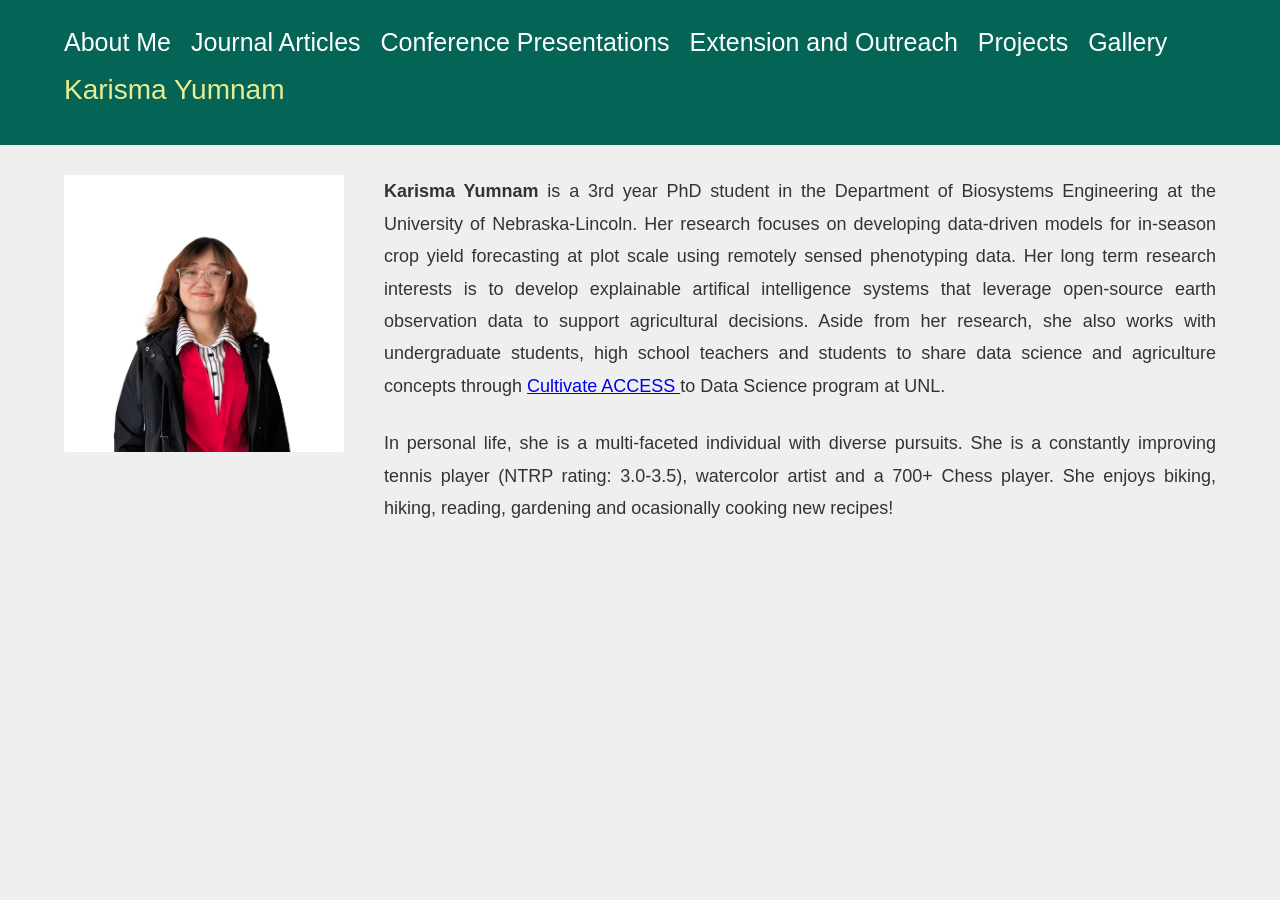
==== index.html @ 276aafe2 "Add" ====
<!DOCTYPE html>
<html lang="en">
<head>
    <meta charset="UTF-8">
    <meta name="viewport" content="width=device-width, initial-scale=1.0">
    <title>About Karisma Yumnam</title>
    <link rel="stylesheet" href="/assets/css/style.css">
</head>

<body>

<header>
    <div class="container">
        <div id="navbar"></div>
        <h1>Karisma Yumnam</h1>
    </div>
</header>

<script src="/assets/js/navbar.js"></script>


<section class="about-section">
    <div class="about-content">

        <div class="profile-image">
            <img src="images/KY_pic.jpg" alt="Profile">
        </div>

        <div class="bio">

            <p style="text-align: justify;">
                <strong>Karisma Yumnam</strong> is a 3rd year PhD student in the Department of Biosystems Engineering
                at the University of Nebraska-Lincoln. Her research focuses on developing data-driven models for in-season
                crop yield forecasting at plot scale using remotely sensed phenotyping data. Her long term research interests is to develop 
                explainable artifical intelligence systems that leverage open-source earth observation data to support agricultural decisions. 
                Aside from her research, she also
                works with undergraduate students, high school teachers and students to share data science and agriculture concepts through
                <a href="https://cultivate.unl.edu/">Cultivate ACCESS </a> to Data Science program at UNL.
            </p>

            <p style="text-align: justify;">
            In personal life, she is a multi-faceted individual with diverse pursuits.
            She is a constantly improving tennis player (NTRP rating: 3.0-3.5), watercolor artist and a 700+ Chess player.
            She enjoys biking, hiking, reading, gardening and ocasionally cooking new recipes!
      
            </p>


        </div>

    </div>

</section>

</body>
</html>
---- assets/css/style.css ----
* {
    margin: 0;
    padding: 0;
    box-sizing: border-box;
}

body {
    font-family: Arial, Helvetica, sans-serif;
    background: #efefef;
    color: #333;
    line-height: 1.8;
    overflow-x: hidden;
}

/* Header */

header {
    background: #046556;
    color: white;
    padding: 20px 0;
}

.container {
    width: 90%;
    max-width: 1200px;
    margin: auto;
}

header h1 {
    font-size: clamp(24px, 5vw, 28px);
    font-weight: 400;
    margin-bottom: 10px;
    color: rgb(233, 236, 145);
}

nav {
    display: flex;
    gap: 20px;
    flex-wrap: wrap;
}

nav a {
    color: white;
    text-decoration: none;
    font-size: clamp(18px, 4vw, 25px);
}

nav a:hover {
    opacity: 0.8;
}

/* About Section */

.about-section {
    width: 90%;
    max-width: 1200px;
    margin: 30px auto;
}

.section-title {
    background: #4b73c8;
    color: white;
    padding: 12px 20px;
    font-size: clamp(24px, 5vw, 32px);
    font-weight: bold;
    margin-bottom: 30px;
}

.about-content {
    display: flex;
    gap: 40px;
    align-items: flex-start;
}

.profile-image img {
    width: 280px;
    max-width: 100%;
    height: auto;
    border-radius: 2px;
}

.bio {
    flex: 1;
    font-size: clamp(16px, 3vw, 18px);
}

.bio p {
    margin-bottom: 25px;
}

.bio strong {
    font-weight: 700;
}
.two_col {
    width: 90%;
    max-width: 1200px;
    margin: 30px auto;
    display: flex;
    gap: 30px;
    align-items: center;
}

.two_col_left,
.two_col_right {
    flex: 1 1 0;
    min-width: 0;
}

/* Use this only for the image/slideshow side */
.two_col_image {
    position: relative;
    width: 100%;
    max-width: 100%;
    aspect-ratio: 6 / 5;
    overflow: hidden;
}

.two_col_image img,
.slide {
    position: absolute;
    inset: 0;
    width: 100%;
    height: 100%;
    object-fit: contain;
    opacity: 0;
    display: block;
    transition: opacity 1s ease-in-out;
}

.slide.active {
    opacity: 1;
}

/* Text side */
.two_col_text {
    width: 100%;
    max-width: 100%;
}

/* Mobile */
@media (max-width: 768px) {
    .two_col {
        width: 92%;
        flex-direction: column;
        gap: 25px;
    }

    .two_col_left,
    .two_col_right,
    .two_col_image,
    .two_col_text {
        width: 100%;
        max-width: 100%;
    }
}
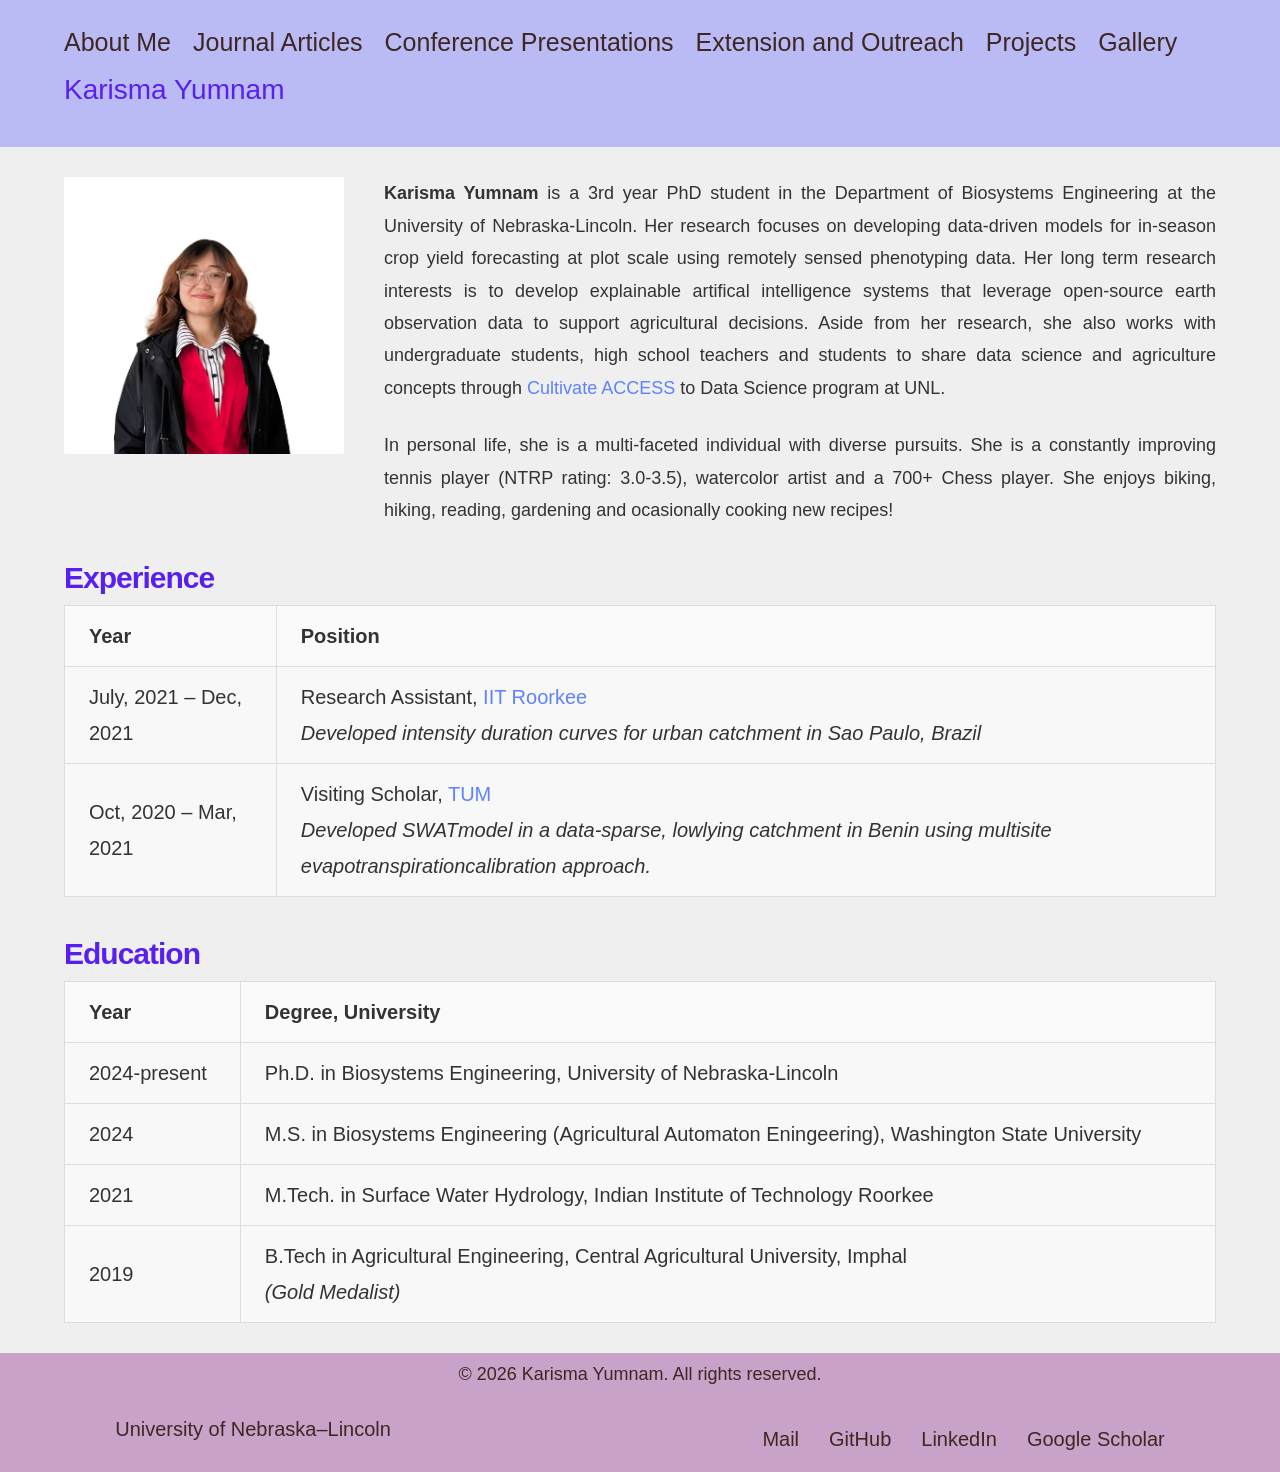
==== commit 5064b328: "Add" ====
--- a/index.html
+++ b/index.html
@@ -50,7 +50,78 @@
 
     </div>
 
+    <section>
+        <h1 class="page-title">Experience</h1>
+
+        <div class="table-wrapper">
+            <table>
+                <thead>
+                    <tr>
+                        <th>Year</th>
+                        <th>Position</th>
+
+                    </tr>
+                </thead>
+                <tbody>
+                    <tr>
+                        <td>July, 2021 – Dec, 2021</td>
+                        <td>Research Assistant, <a href="https://iitr.ac.in/">IIT Roorkee</a>
+                            <br><i>Developed intensity duration curves for urban catchment in Sao Paulo, Brazil</i> 
+</i>
+                        </td>
+                    </tr>
+                    <tr>
+                        <td>Oct, 2020 – Mar, 2021</td>
+                        <td>Visiting Scholar,
+                        <a href="https://www.cee.ed.tum.de/en/hydrologie/home/"> TUM</a>
+                    <br><i>Developed SWATmodel in a data-sparse, lowlying catchment in Benin using multisite evapotranspirationcalibration approach.</i></td>
+                    </tr>
+
+                </tbody>
+            </table>
+        </div>
+    </section>
+
+    <section>
+        <h1 class="page-title">Education</h1>
+
+        <div class="table-wrapper">
+            <table>
+                <thead>
+                    <tr>
+                        <th>Year</th>
+                        <th>Degree, University</th>
+                    </tr>
+                </thead>
+                <tbody>
+                    <tr>
+                        <td>2024-present</td>
+                        <td>Ph.D. in Biosystems Engineering, University of Nebraska-Lincoln</td>
+                    </tr>
+                    <tr>
+                        <td>2024</td>
+                        <td>M.S. in Biosystems Engineering (Agricultural Automaton Eningeering), Washington State University</td>
+                    </tr>
+                     <tr>
+                        <td>2021</td>
+                        <td>M.Tech. in Surface Water Hydrology, Indian Institute of Technology Roorkee</td>
+                    </tr>
+                    <tr>
+                        <td>2019</td>
+                        <td>B.Tech in Agricultural Engineering, Central Agricultural University, Imphal
+                        <br> <i>(Gold Medalist)</i>
+                        </td>
+                    </tr>
+                </tbody>
+            </table>
+        </div>
+    </section>
+
+
+
+
 </section>
-
+<div id="footer"></div>
+<script src="/assets/js/footer.js"></script>
 </body>
 </html>
--- a/assets/css/style.css
+++ b/assets/css/style.css
@@ -12,12 +12,26 @@
     overflow-x: hidden;
 }
 
+img {
+    max-width: 100%;
+    height: auto;
+    display: block;
+}
+
 /* Header */
+/* #C8A2C8; */
 
 header {
-    background: #046556;
-    color: white;
+    background: #babaf4; 
+    color: #3E2723;
     padding: 20px 0;
+}
+
+header h1 {
+    font-size: clamp(24px, 6vw, 28px);
+    font-weight: 400;
+    margin-bottom: 12px;
+    color: rgb(87, 32, 240);
 }
 
 .container {
@@ -26,23 +40,32 @@
     margin: auto;
 }
 
-header h1 {
-    font-size: clamp(24px, 5vw, 28px);
-    font-weight: 400;
-    margin-bottom: 10px;
-    color: rgb(233, 236, 145);
+
+
+.cyan_container {
+    background: rgba(123, 241, 243, 0.529);
+    padding: 5px;
+    border-radius: 4px;
+    width: 100%;
+}
+
+.t1 {
+    text-align: center;
+    font-size: 24px;
+    font-weight: 800;
+    color: rgb(87, 32, 240);
 }
 
 nav {
     display: flex;
-    gap: 20px;
+    gap: 14px 22px;
     flex-wrap: wrap;
 }
 
 nav a {
-    color: white;
+    color: #3E2723;
     text-decoration: none;
-    font-size: clamp(18px, 4vw, 25px);
+    font-size: clamp(17px, 4vw, 25px);
 }
 
 nav a:hover {
@@ -61,7 +84,7 @@
     background: #4b73c8;
     color: white;
     padding: 12px 20px;
-    font-size: clamp(24px, 5vw, 32px);
+    font-size: clamp(24px, 6vw, 32px);
     font-weight: bold;
     margin-bottom: 30px;
 }
@@ -72,6 +95,11 @@
     align-items: flex-start;
 }
 
+.profile-image {
+    flex: 0 0 280px;
+    max-width: 100%;
+}
+
 .profile-image img {
     width: 280px;
     max-width: 100%;
@@ -81,6 +109,7 @@
 
 .bio {
     flex: 1;
+    min-width: 0;
     font-size: clamp(16px, 3vw, 18px);
 }
 
@@ -91,8 +120,11 @@
 .bio strong {
     font-weight: 700;
 }
+
+/* Two-column section */
+
 .two_col {
-    width: 90%;
+    width: 100%;
     max-width: 1200px;
     margin: 30px auto;
     display: flex;
@@ -104,45 +136,117 @@
 .two_col_right {
     flex: 1 1 0;
     min-width: 0;
-}
-
-/* Use this only for the image/slideshow side */
+    max-width: 100%;
+}
+
+/* Image/slideshow side */
+
 .two_col_image {
     position: relative;
     width: 100%;
     max-width: 100%;
-    aspect-ratio: 6 / 5;
+    aspect-ratio: 4 / 3;
     overflow: hidden;
 }
 
-.two_col_image img,
-.slide {
+/* Normal image should show */
+
+.two_col_image img {
+    width: 100%;
+    height: 100%;
+    object-fit: contain;
+    display: block;
+}
+
+/* Slideshow images */
+
+.two_col_image .slide {
     position: absolute;
     inset: 0;
     width: 100%;
     height: 100%;
     object-fit: contain;
     opacity: 0;
-    display: block;
     transition: opacity 1s ease-in-out;
 }
 
-.slide.active {
+.two_col_image .slide.active {
     opacity: 1;
 }
 
 /* Text side */
+
 .two_col_text {
     width: 100%;
     max-width: 100%;
+    font-size: clamp(16px, 3vw, 18px);
+}
+
+p {
+    font-size: clamp(16px, 3vw, 18px);
+    margin-bottom: 20px;
+}
+
+.pdf-viewer {
+    width: 100%;
+    max-width: 1000px;
+    margin: 30px auto;
+}
+
+.pdf-viewer iframe {
+    width: 100%;
+    height: 60vh;
+    border: none;
+}
+
+/* Tablet */
+
+@media (max-width: 900px) {
+    .about-content {
+        gap: 25px;
+    }
+
+    .two_col {
+        gap: 25px;
+    }
 }
 
 /* Mobile */
+
 @media (max-width: 768px) {
+    header {
+        padding: 18px 0;
+    }
+
+    .container,
+    .about-section,
     .two_col {
         width: 92%;
+    }
+
+    nav {
+        gap: 10px 18px;
+    }
+
+    .about-content {
         flex-direction: column;
         gap: 25px;
+    }
+
+    .profile-image {
+        flex: none;
+        width: 100%;
+    }
+
+    .profile-image img {
+        width: 100%;
+        max-width: 320px;
+    }
+
+    .two_col {
+        flex-direction: column;
+        gap: 25px;
+        align-items: stretch;
     }
 
     .two_col_left,
@@ -151,5 +255,207 @@
     .two_col_text {
         width: 100%;
         max-width: 100%;
+        min-width: 0;
+    }
+
+    .two_col_left,
+    .two_col_right {
+        flex: none;
+    }
+
+    .two_col_image {
+        display: block;
+        position: relative;
+        aspect-ratio: 4 / 3;
+        min-height: 220px;
+        overflow: hidden;
+    }
+
+    .two_col_image img,
+    .two_col_image .slide {
+        width: 100%;
+        height: 100%;
+        object-fit: contain;
+    }
+}
+
+/* Small phones */
+
+@media (max-width: 480px) {
+    body {
+        line-height: 1.7;
+    }
+
+    header h1 {
+        margin-bottom: 14px;
+    }
+
+    nav {
+        flex-direction: column;
+        gap: 8px;
+    }
+
+    nav a {
+        font-size: 18px;
+    }
+
+    .section-title {
+        padding: 10px 15px;
+        margin-bottom: 22px;
+    }
+
+    .bio p {
+        margin-bottom: 18px;
+    }
+
+    .two_col {
+        margin: 22px auto;
+    }
+
+    .two_col_image {
+        aspect-ratio: 4 / 3;
+        min-height: 200px;
+    }
+}
+
+/* Table CSS */
+
+.page-container {
+    width: 82%;
+    max-width: 1200px;
+    margin: 0 auto;
+    padding: 30px 0 55px;
+}
+
+.page-title {
+    font-size: clamp(20px, 3vw, 30px);
+    color: rgb(87, 32, 240);
+    font-weight: 800;
+    margin: 0;
+    letter-spacing: -1px;
+}
+
+section {
+    margin-bottom: 30px;
+}
+
+.table-wrapper {
+    width: 100%;
+    overflow-x: auto;
+}
+
+table {
+    width: 100%;
+    border-collapse: collapse;
+    background: #f8f8f8;
+    font-size: clamp(10px, 2.5vw, 20px);
+}
+
+th,
+td {
+    border: 1px solid #ddd;
+    padding: 12px 24px;
+    text-align: left;
+    vertical-align: middle;
+}
+
+th {
+    font-weight: 800;
+    background: #fafafa;
+}
+
+td:nth-child(3),
+th:nth-child(3) {
+    text-align: center;
+    white-space: nowrap;
+}
+
+a {
+    color: #5f82ff;
+    text-decoration: none;
+}
+
+a:hover {
+    text-decoration: underline;
+}
+
+/* Footer CSS */
+ /* #babaf4; */
+footer {
+    background: #C8A2C8; 
+    color: #3E2723;
+    padding: 5px 0;
+}
+
+.footer-container {
+    width: 82%;
+    max-width: 1200px;
+    margin: auto;
+    display: flex;
+    justify-content: space-between;
+    align-items: center;
+    gap: 5px;
+}
+
+.footer-container p {
+    font-size: clamp(10px, 3vw, 20px);
+}
+
+.footer-links {
+    display: flex;
+    gap: 30px;
+    flex-wrap: wrap;
+}
+
+.footer-links a {
+    color:  #3E2723;
+    font-size: clamp(10px, 3vw, 20px);
+}
+
+/* Mobile */
+
+@media (max-width: 768px) {
+    .page-container {
+        width: 92%;
+        padding-top: 25px;
+    }
+
+    .page-title {
+        margin-bottom: 22px;
+    }
+
+    th,
+    td {
+        padding: 12px 14px;
+        font-size: 16px;
+    }
+
+    table {
+        min-width: 700px;
+    }
+
+    .footer-container {
+        width: 92%;
+        flex-direction: column;
+        align-items: flex-start;
+    }
+
+    .footer-links {
+        gap: 16px;
+    }
+}
+
+@media (max-width: 480px) {
+    table {
+        min-width: 650px;
+    }
+
+    footer {
+        padding: 32px 0;
+    }
+
+    .footer-links {
+        flex-direction: column;
+        gap: 8px;
     }
 }
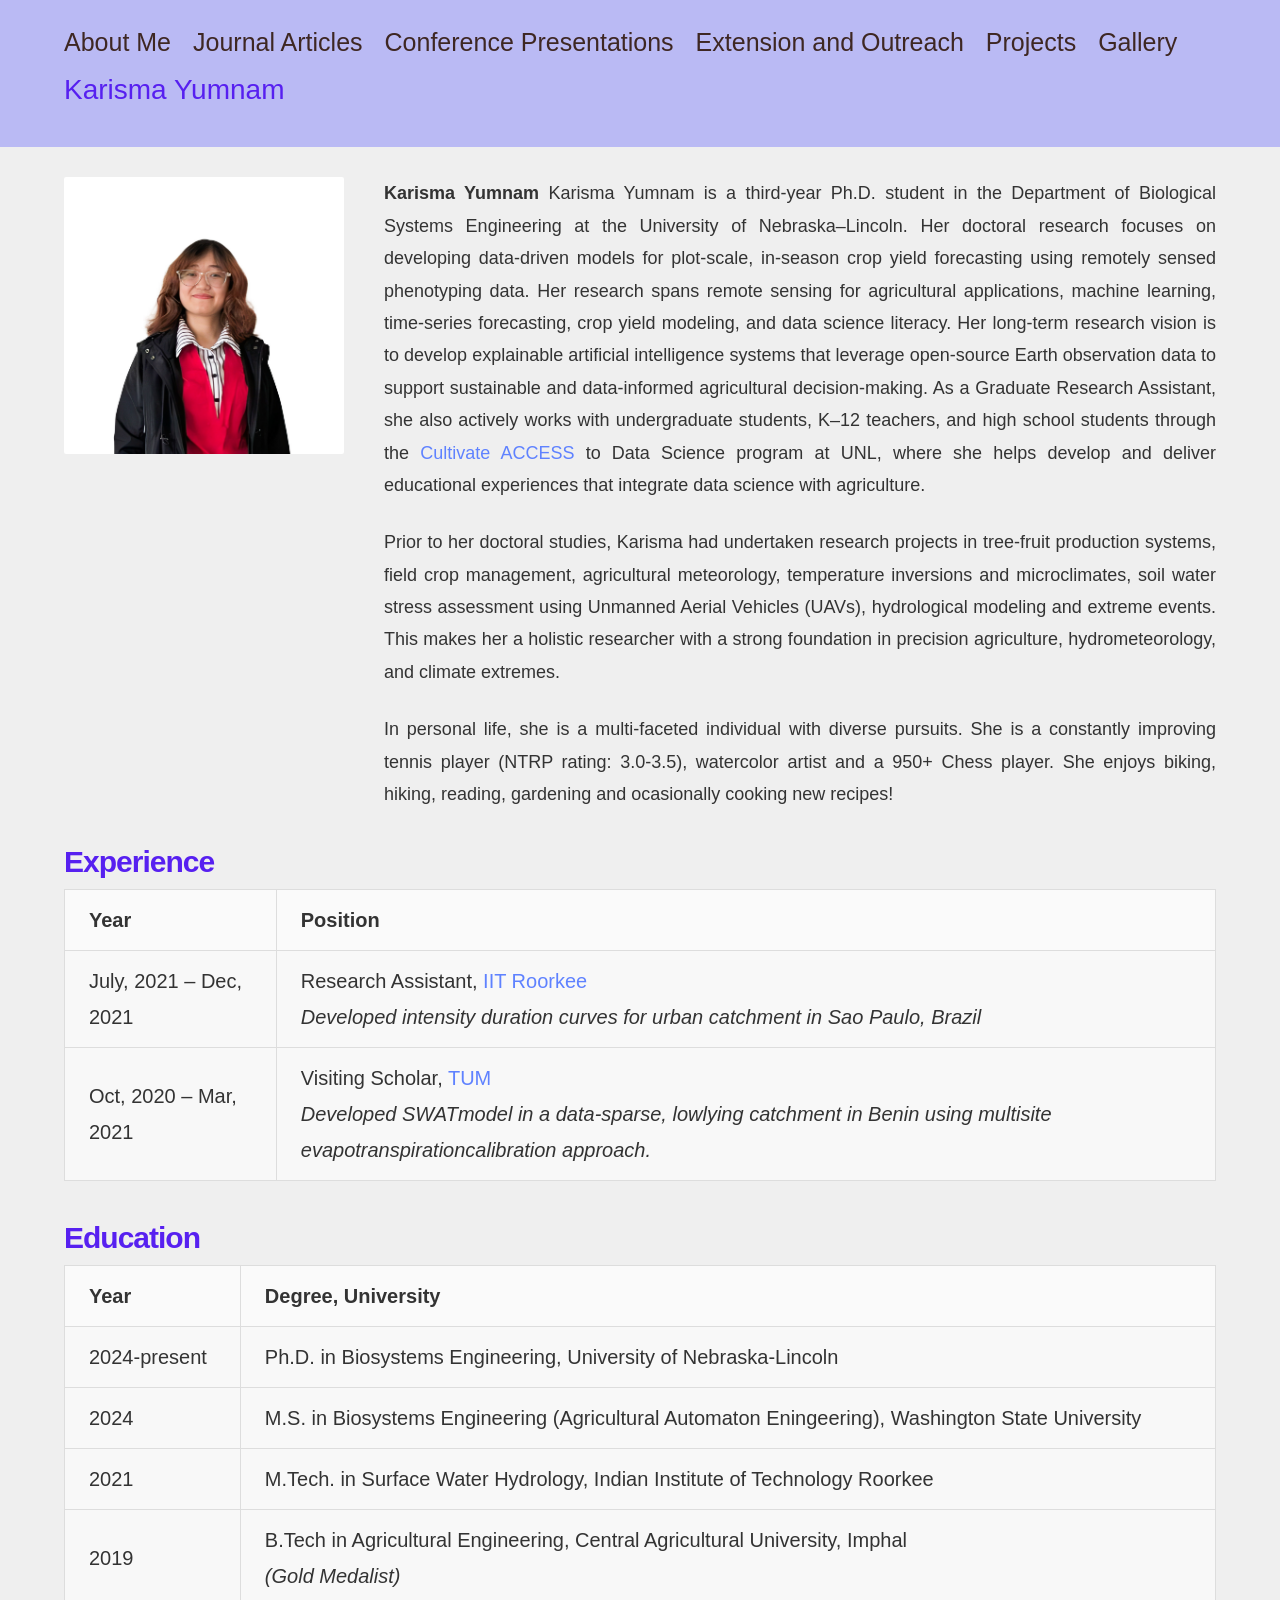
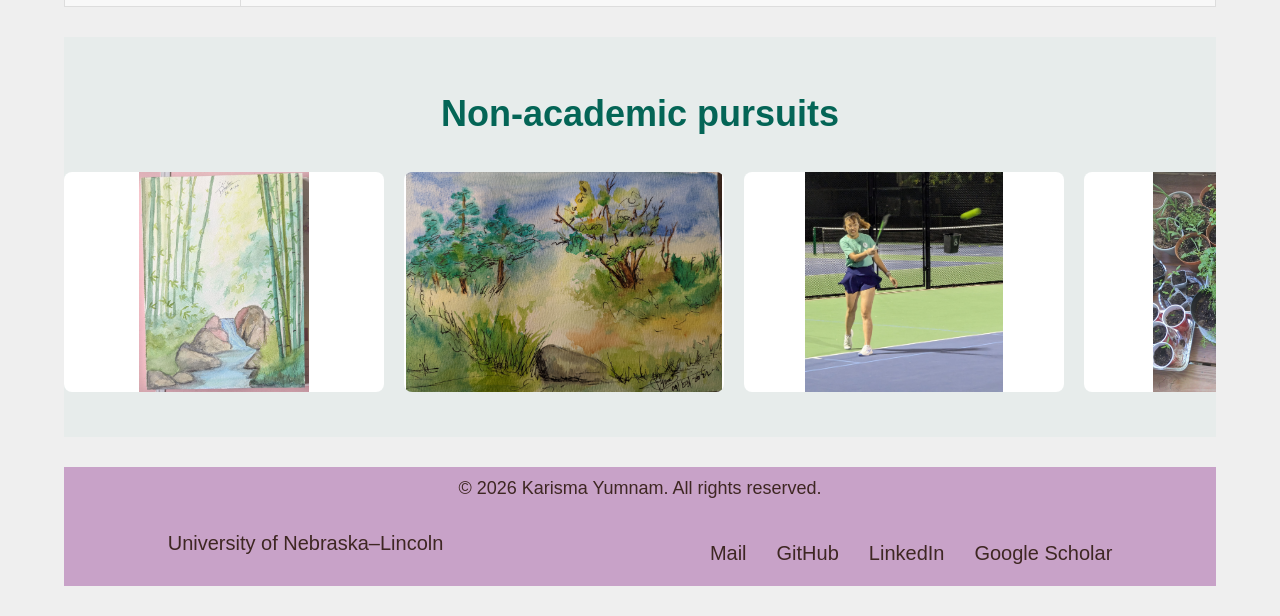
==== commit 29b4c075: "add" ====
--- a/index.html
+++ b/index.html
@@ -5,6 +5,7 @@
     <meta name="viewport" content="width=device-width, initial-scale=1.0">
     <title>About Karisma Yumnam</title>
     <link rel="stylesheet" href="/assets/css/style.css">
+    <link rel="stylesheet" href="/assets/css/gallery.css">
 </head>
 
 <body>
@@ -29,20 +30,24 @@
         <div class="bio">
 
             <p style="text-align: justify;">
-                <strong>Karisma Yumnam</strong> is a 3rd year PhD student in the Department of Biosystems Engineering
-                at the University of Nebraska-Lincoln. Her research focuses on developing data-driven models for in-season
-                crop yield forecasting at plot scale using remotely sensed phenotyping data. Her long term research interests is to develop 
-                explainable artifical intelligence systems that leverage open-source earth observation data to support agricultural decisions. 
-                Aside from her research, she also
-                works with undergraduate students, high school teachers and students to share data science and agriculture concepts through
-                <a href="https://cultivate.unl.edu/">Cultivate ACCESS </a> to Data Science program at UNL.
+                <strong>Karisma Yumnam</strong> Karisma Yumnam is a third-year Ph.D. student in the Department of Biological Systems Engineering at the University of Nebraska–Lincoln. 
+                Her doctoral research focuses on developing data-driven models for plot-scale, in-season crop yield forecasting using remotely sensed phenotyping data. Her research spans remote sensing for agricultural applications, machine learning, time-series forecasting, crop yield modeling, and data science literacy.
+                Her long-term research vision is to develop explainable artificial intelligence systems that leverage open-source Earth observation data to support sustainable and data-informed agricultural decision-making. 
+                As a Graduate Research Assistant, she also actively works with undergraduate students, K–12 teachers, and high school students through the <a href="https://cultivate.unl.edu/">Cultivate ACCESS </a> to Data Science program at UNL,
+                where she helps develop and deliver educational experiences that integrate data science with agriculture.<br>
+            </p>
+
+            <p style="text-align: justify;">
+            Prior to her doctoral studies, Karisma had undertaken research projects in
+            tree-fruit production systems, field crop management, agricultural meteorology, 
+            temperature inversions and microclimates, soil water stress assessment using Unmanned Aerial Vehicles (UAVs), 
+            hydrological modeling and extreme events. This makes her a holistic researcher with a strong foundation in precision agriculture, hydrometeorology, and climate extremes.
             </p>
 
             <p style="text-align: justify;">
             In personal life, she is a multi-faceted individual with diverse pursuits.
-            She is a constantly improving tennis player (NTRP rating: 3.0-3.5), watercolor artist and a 700+ Chess player.
+            She is a constantly improving tennis player (NTRP rating: 3.0-3.5), watercolor artist and a 950+ Chess player.
             She enjoys biking, hiking, reading, gardening and ocasionally cooking new recipes!
-      
             </p>
 
 
@@ -118,6 +123,33 @@
     </section>
 
 
+    <section class="moving-gallery">
+        <h2 class="gallery-title">Non-academic pursuits</h2>
+
+        <div class="gallery-window">
+            <div class="gallery-track">
+                <img src="images/Hobbies/Bamboo_KY.jpg" alt="Gallery photo 1">
+                <img src="images/Hobbies/scenary_KY.jpg" alt="Gallery photo 2">
+                <img src="images/Hobbies/Tennis_KY.jpg" alt="Gallery photo 3">
+                <img src="images/Hobbies/Garden_KY.jpg" alt="Gallery photo 4">
+                <img src="images/Hobbies/culinary.jpg" alt="Gallery photo 5">
+                <img src="images/Hobbies/clay_KY.jpg" alt="Gallery photo 6">
+                <img src="images/Hobbies/KY_paint.jpg" alt="Gallery photo 7">
+
+                <!-- Duplicate images for a continuous loop -->
+                <img src="images/Hobbies/Bamboo_KY.jpg" alt="" aria-hidden="true">
+                <img src="images/Hobbies/scenary_KY.jpg" alt="" aria-hidden="true">
+                <img src="images/Hobbies/Tennis_KY.jpg" alt="" aria-hidden="true">
+                <img src="images/Hobbies/Garden_KY.jpg" alt="" aria-hidden="true">
+                <img src="images/Hobbies/culinary.jpg" alt="" aria-hidden="true">
+                <img src="images/Hobbies/clay_KY.jpg" alt="" aria-hidden="true">
+                <img src="images/Hobbies/KY_paint.jpg" alt="" aria-hidden="true">
+            </div>
+        </div>
+</section>
+
+<!-- Footer loaded using JavaScript -->
+<div id="footer"></div>
 
 
 </section>
--- a/assets/css/style.css
+++ b/assets/css/style.css
@@ -55,6 +55,14 @@
     font-weight: 800;
     color: rgb(87, 32, 240);
 }
+.t2 {
+    text-align: center;
+    font-size: 22px;
+    font-weight: 400;
+    font-style: italic;
+    color: rgb(48, 2, 58);
+}
+
 
 nav {
     display: flex;
--- a/assets/css/gallery.css
+++ b/assets/css/gallery.css
@@ -0,0 +1,85 @@
+/* =========================
+   Moving Photo Gallery
+========================= */
+
+.moving-gallery {
+    width: 100%;
+    padding: 45px 0;
+    background-color: #e7eceb;
+    overflow: hidden;
+}
+
+.gallery-title {
+    margin-bottom: 25px;
+    padding: 0 5%;
+    color: #046556;
+    font-size: clamp(26px, 4vw, 36px);
+    font-weight: 700;
+    text-align: center;
+}
+
+.gallery-window {
+    width: 100%;
+    overflow: hidden;
+}
+
+.gallery-track {
+    display: flex;
+    width: max-content;
+    gap: 20px;
+    animation: move-gallery 33s linear infinite;
+}
+
+.gallery-track img {
+    width: 320px;
+    height: 220px;
+    flex-shrink: 0;
+
+    object-fit: contain;
+    background-color: #ffffff;
+
+    border-radius: 8px;
+}
+
+/* Pause movement when the user points at the gallery */
+.gallery-window:hover .gallery-track {
+    animation-play-state: paused;
+}
+
+@keyframes move-gallery {
+    from {
+        transform: translateX(0);
+    }
+
+    to {
+        transform: translateX(calc(-50% - 10px));
+    }
+}
+
+/* Mobile view */
+@media (max-width: 768px) {
+    .moving-gallery {
+        padding: 30px 0;
+    }
+
+    .gallery-track {
+        gap: 12px;
+        animation-duration: 22s;
+    }
+    .gallery-track img {
+        width: 240px;
+        height: 170px;
+        object-fit: contain;
+    }
+}
+
+/* Accessibility: disable animation when reduced motion is preferred */
+@media (prefers-reduced-motion: reduce) {
+    .gallery-track {
+        animation: none;
+    }
+
+    .gallery-window {
+        overflow-x: auto;
+    }
+}
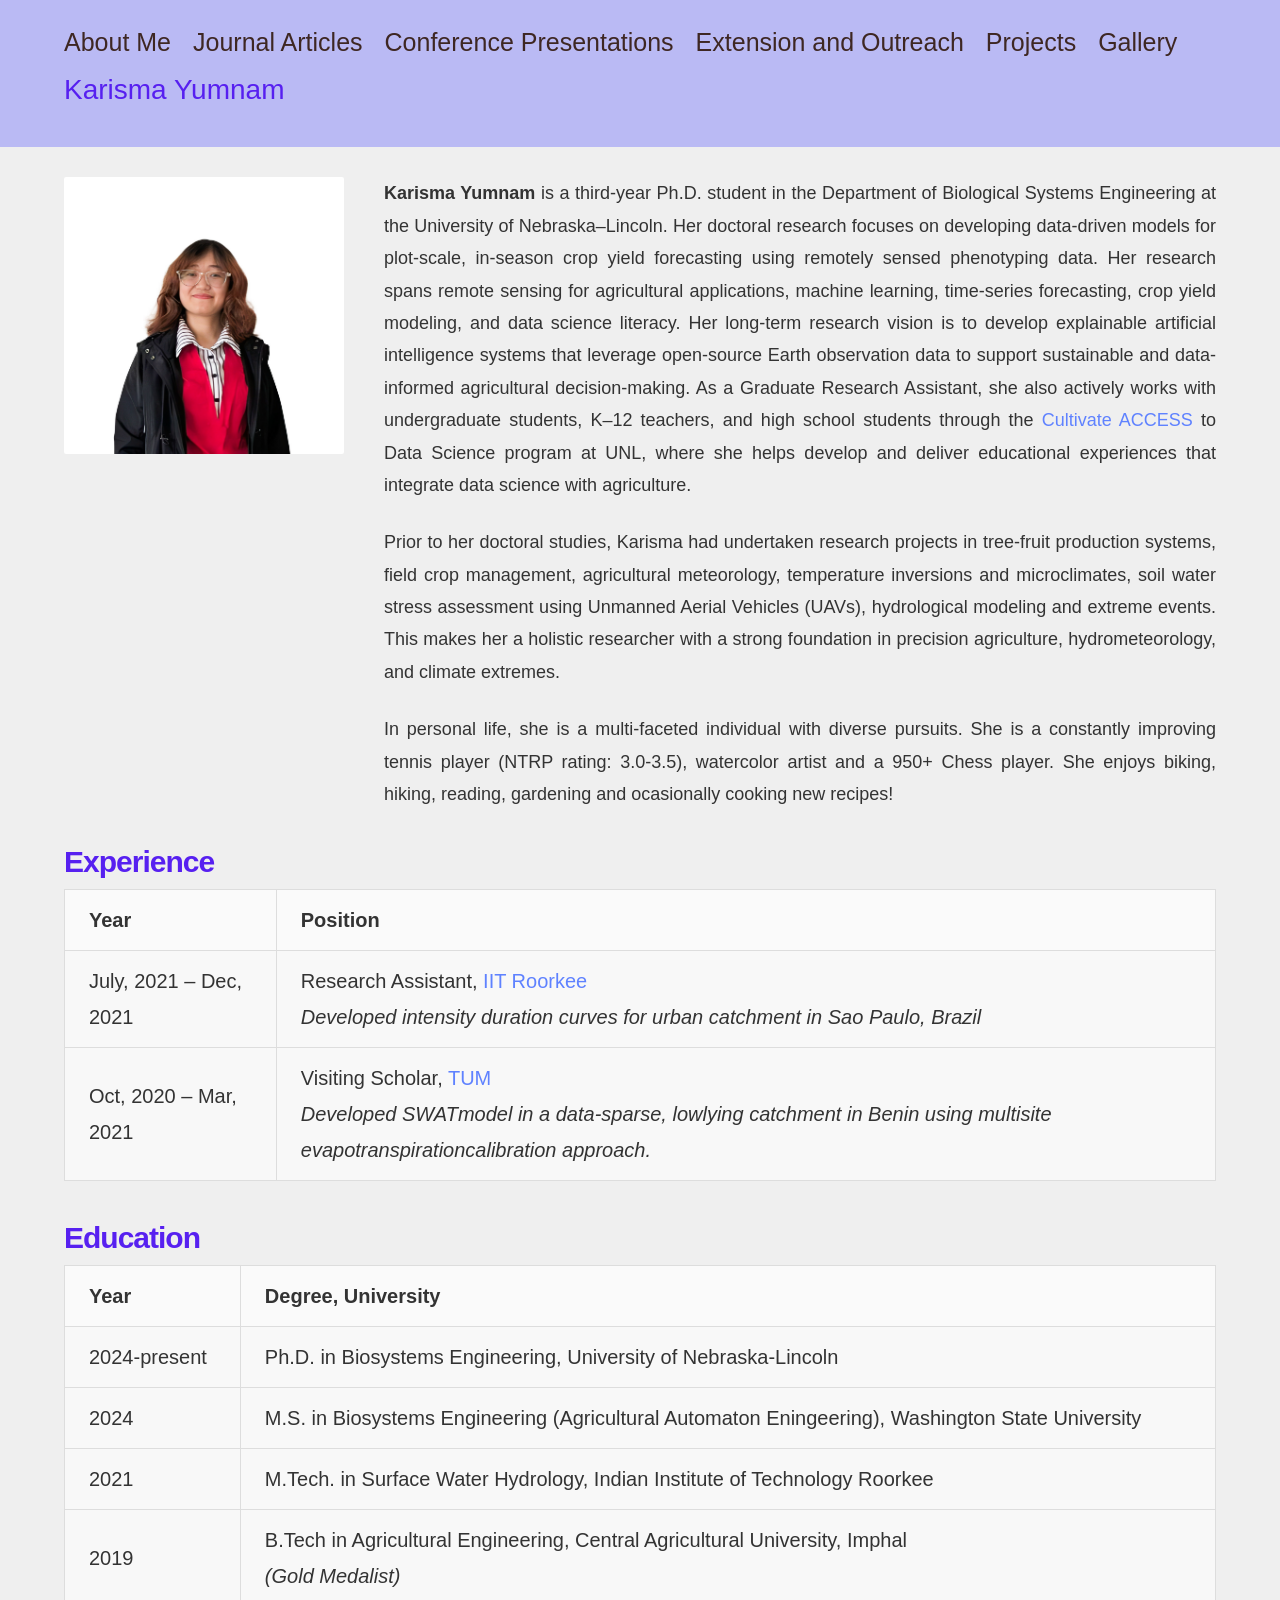
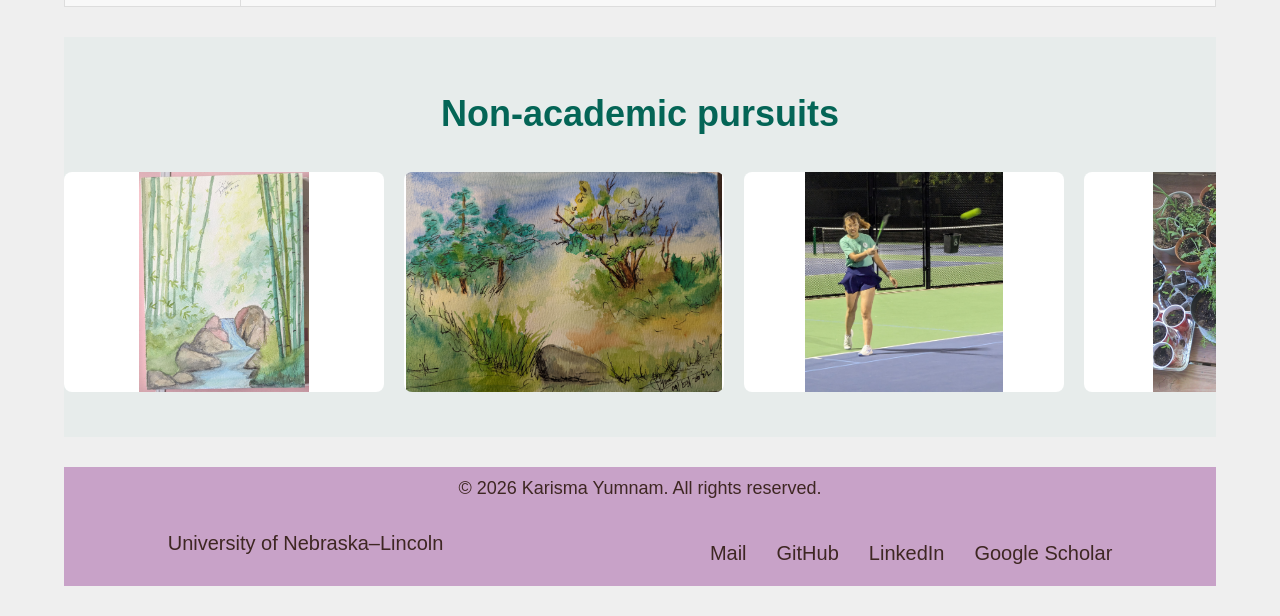
==== commit 945cccdd: "NA" ====
--- a/index.html
+++ b/index.html
@@ -30,7 +30,7 @@
         <div class="bio">
 
             <p style="text-align: justify;">
-                <strong>Karisma Yumnam</strong> Karisma Yumnam is a third-year Ph.D. student in the Department of Biological Systems Engineering at the University of Nebraska–Lincoln. 
+                <strong>Karisma Yumnam</strong> is a third-year Ph.D. student in the Department of Biological Systems Engineering at the University of Nebraska–Lincoln. 
                 Her doctoral research focuses on developing data-driven models for plot-scale, in-season crop yield forecasting using remotely sensed phenotyping data. Her research spans remote sensing for agricultural applications, machine learning, time-series forecasting, crop yield modeling, and data science literacy.
                 Her long-term research vision is to develop explainable artificial intelligence systems that leverage open-source Earth observation data to support sustainable and data-informed agricultural decision-making. 
                 As a Graduate Research Assistant, she also actively works with undergraduate students, K–12 teachers, and high school students through the <a href="https://cultivate.unl.edu/">Cultivate ACCESS </a> to Data Science program at UNL,
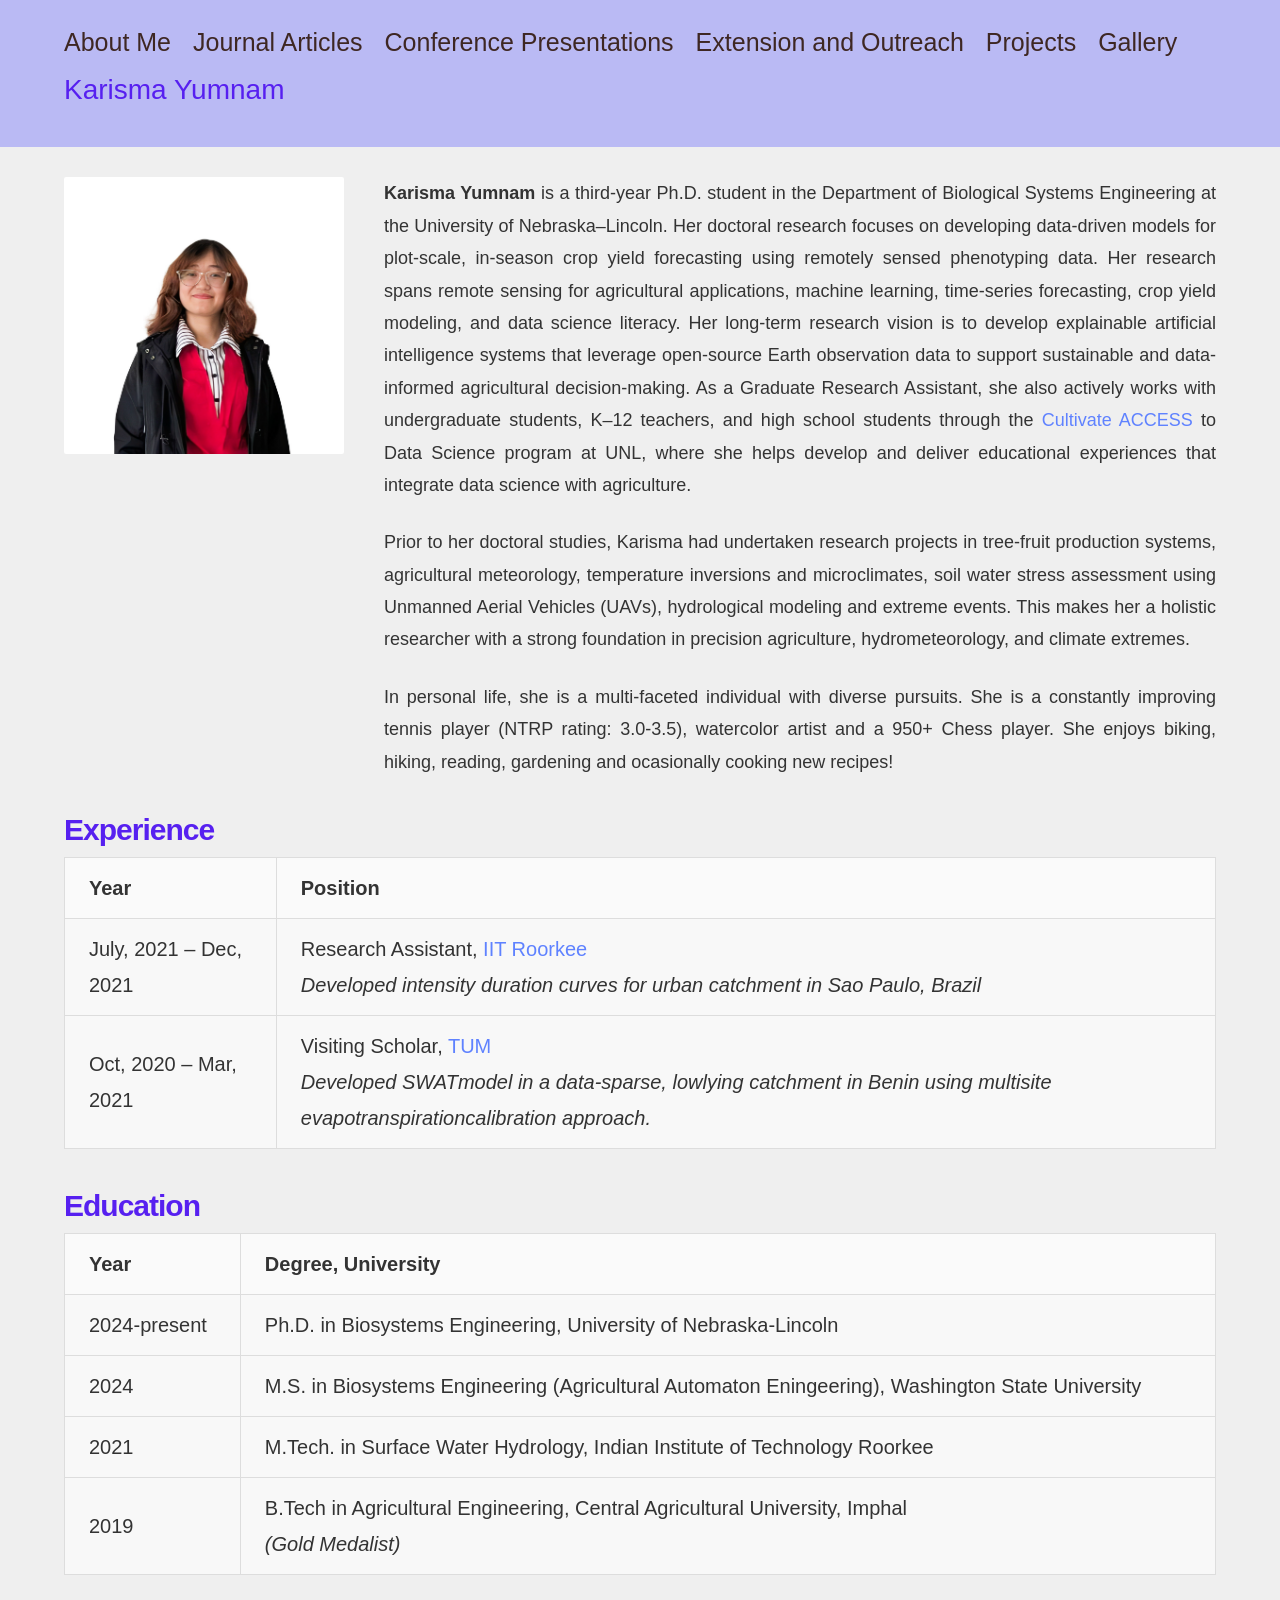
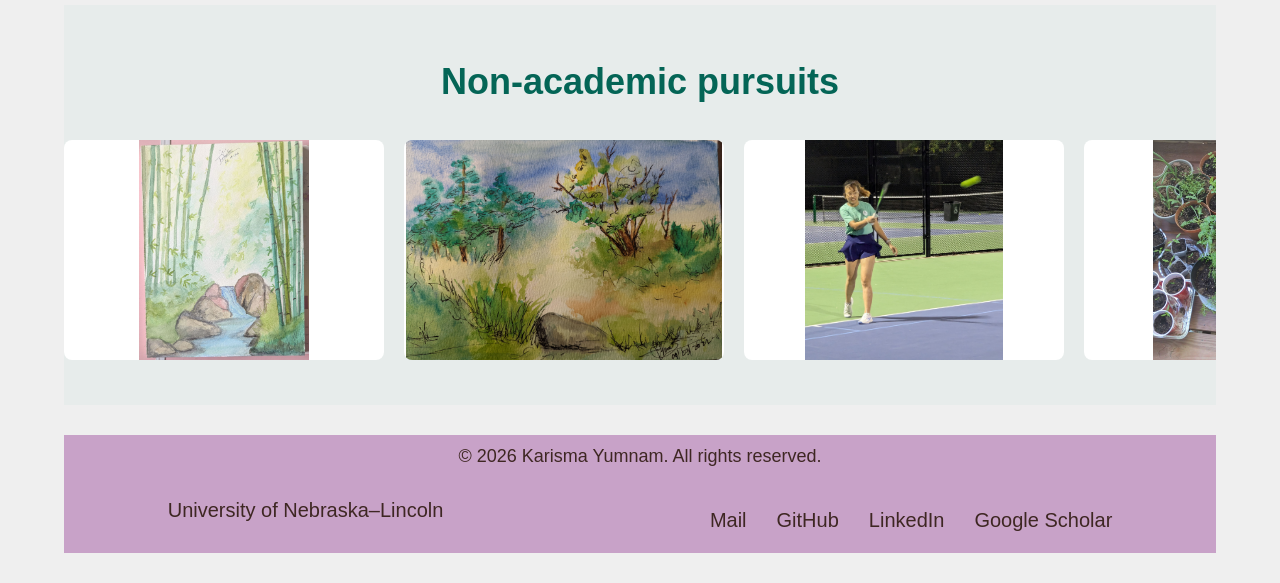
==== commit d38cea3b: "NA" ====
--- a/index.html
+++ b/index.html
@@ -39,7 +39,7 @@
 
             <p style="text-align: justify;">
             Prior to her doctoral studies, Karisma had undertaken research projects in
-            tree-fruit production systems, field crop management, agricultural meteorology, 
+            tree-fruit production systems, agricultural meteorology, 
             temperature inversions and microclimates, soil water stress assessment using Unmanned Aerial Vehicles (UAVs), 
             hydrological modeling and extreme events. This makes her a holistic researcher with a strong foundation in precision agriculture, hydrometeorology, and climate extremes.
             </p>
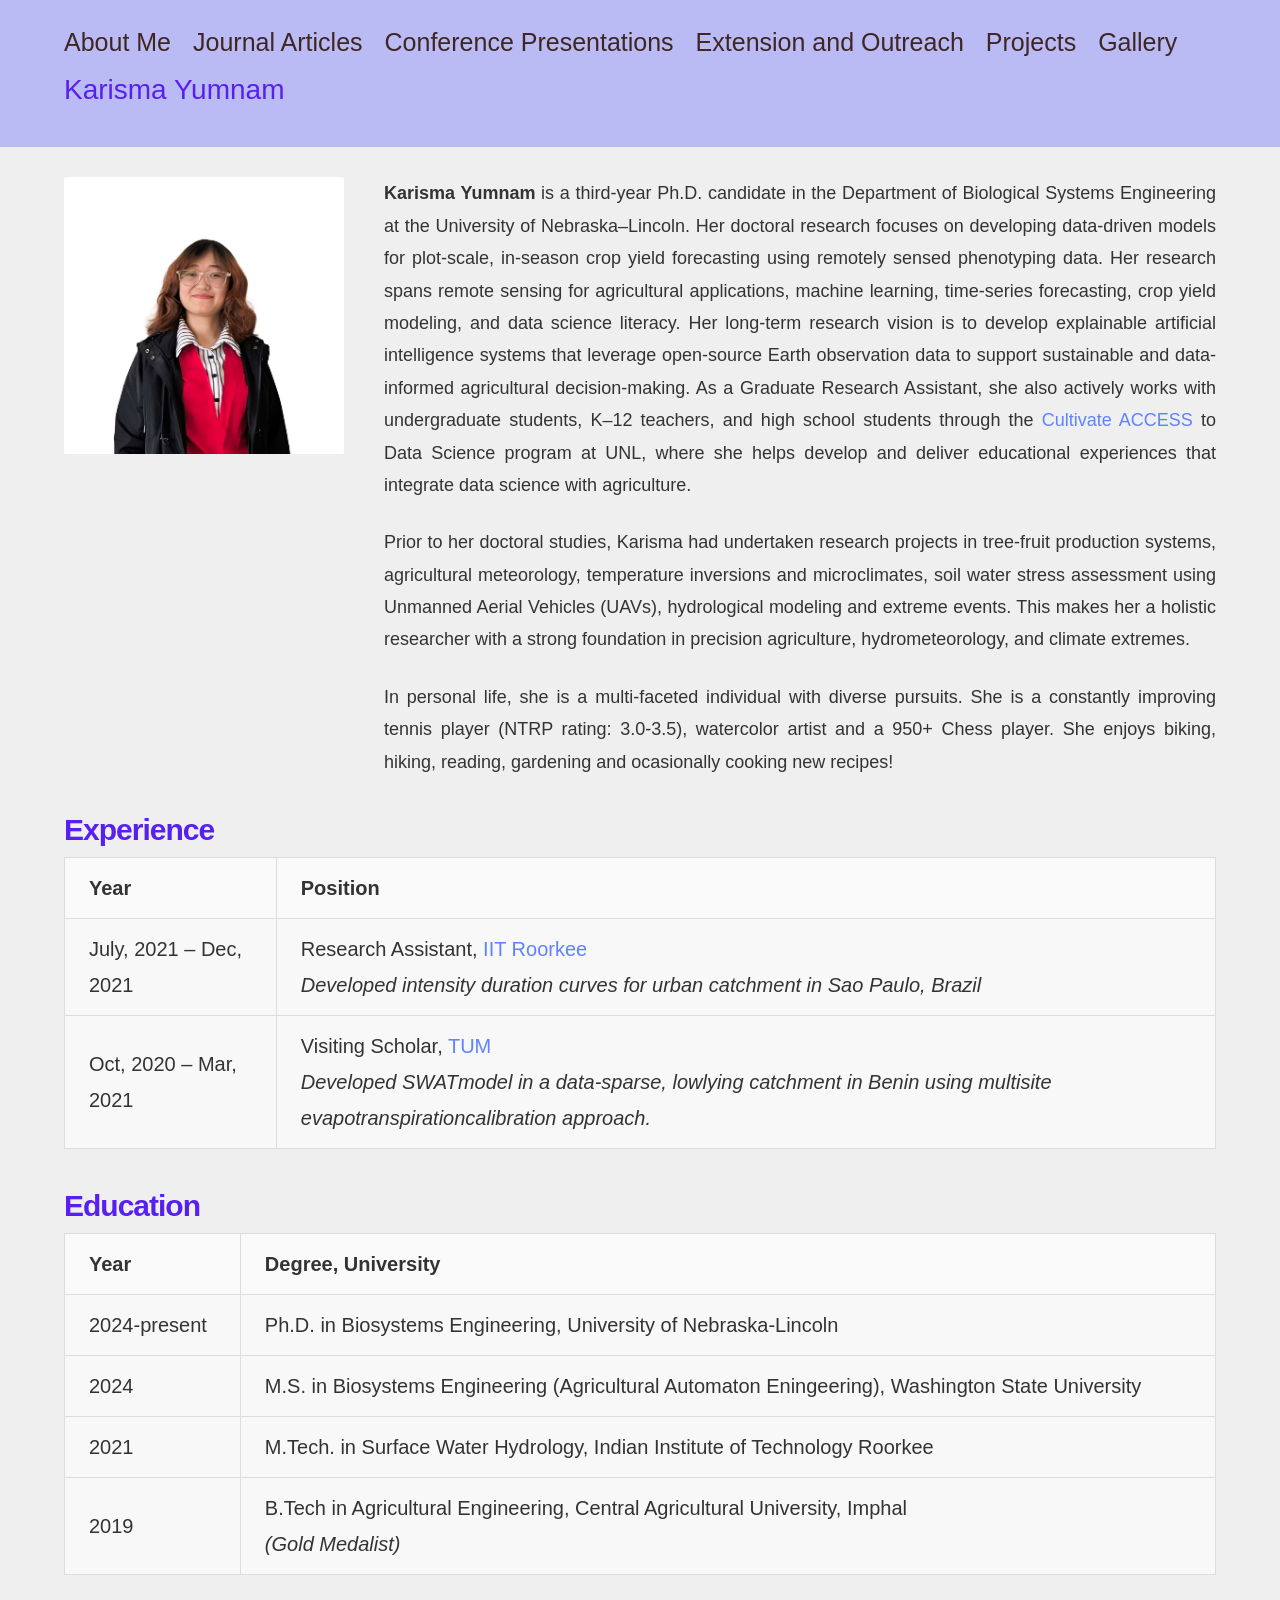
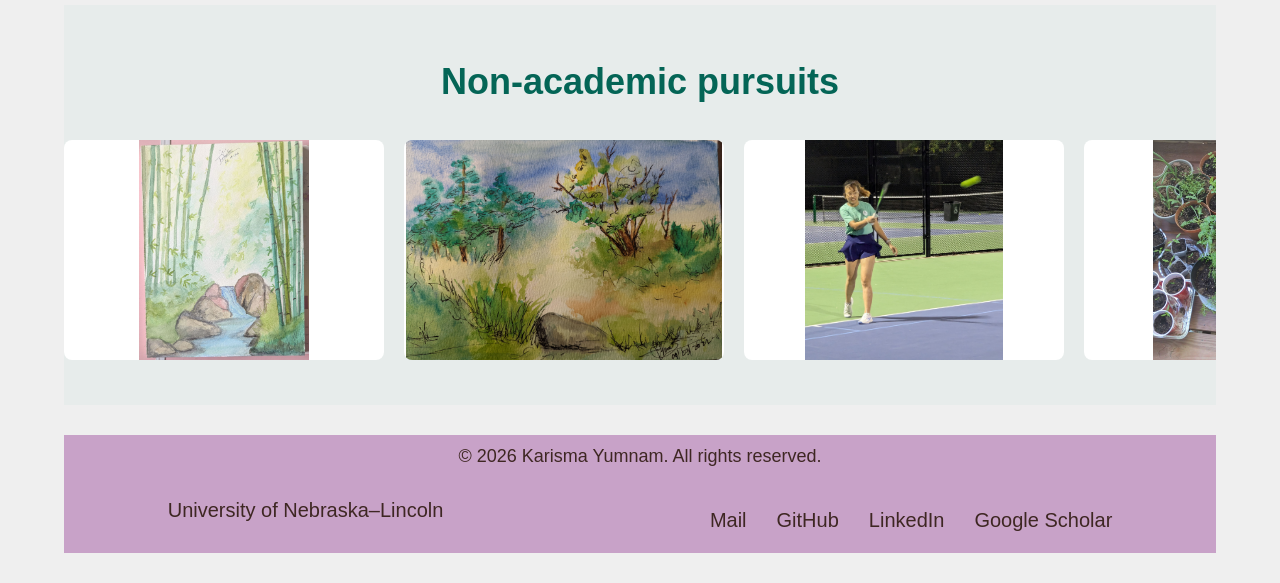
==== commit 3d4f0a39: "candidate!!" ====
--- a/index.html
+++ b/index.html
@@ -30,7 +30,7 @@
         <div class="bio">
 
             <p style="text-align: justify;">
-                <strong>Karisma Yumnam</strong> is a third-year Ph.D. student in the Department of Biological Systems Engineering at the University of Nebraska–Lincoln. 
+                <strong>Karisma Yumnam</strong> is a third-year Ph.D. candidate in the Department of Biological Systems Engineering at the University of Nebraska–Lincoln. 
                 Her doctoral research focuses on developing data-driven models for plot-scale, in-season crop yield forecasting using remotely sensed phenotyping data. Her research spans remote sensing for agricultural applications, machine learning, time-series forecasting, crop yield modeling, and data science literacy.
                 Her long-term research vision is to develop explainable artificial intelligence systems that leverage open-source Earth observation data to support sustainable and data-informed agricultural decision-making. 
                 As a Graduate Research Assistant, she also actively works with undergraduate students, K–12 teachers, and high school students through the <a href="https://cultivate.unl.edu/">Cultivate ACCESS </a> to Data Science program at UNL,
@@ -135,6 +135,10 @@
                 <img src="images/Hobbies/culinary.jpg" alt="Gallery photo 5">
                 <img src="images/Hobbies/clay_KY.jpg" alt="Gallery photo 6">
                 <img src="images/Hobbies/KY_paint.jpg" alt="Gallery photo 7">
+                <img src="images/Hobbies/Bike.jpg" alt="Gallery photo 8">
+                <img src="images/Hobbies/Ramen.jpg" alt="Gallery photo 9">
+                <img src="images/Hobbies/Sunset.jpg" alt="Gallery photo 10">
+
 
                 <!-- Duplicate images for a continuous loop -->
                 <img src="images/Hobbies/Bamboo_KY.jpg" alt="" aria-hidden="true">
@@ -144,6 +148,9 @@
                 <img src="images/Hobbies/culinary.jpg" alt="" aria-hidden="true">
                 <img src="images/Hobbies/clay_KY.jpg" alt="" aria-hidden="true">
                 <img src="images/Hobbies/KY_paint.jpg" alt="" aria-hidden="true">
+                <img src="images/Hobbies/Bike.jpg" alt="" aria-hidden="true">
+                <img src="images/Hobbies/Ramen.jpg" alt="" aria-hidden="true">
+                <img src="images/Hobbies/Sunset.jpg" alt="" aria-hidden="true">
             </div>
         </div>
 </section>
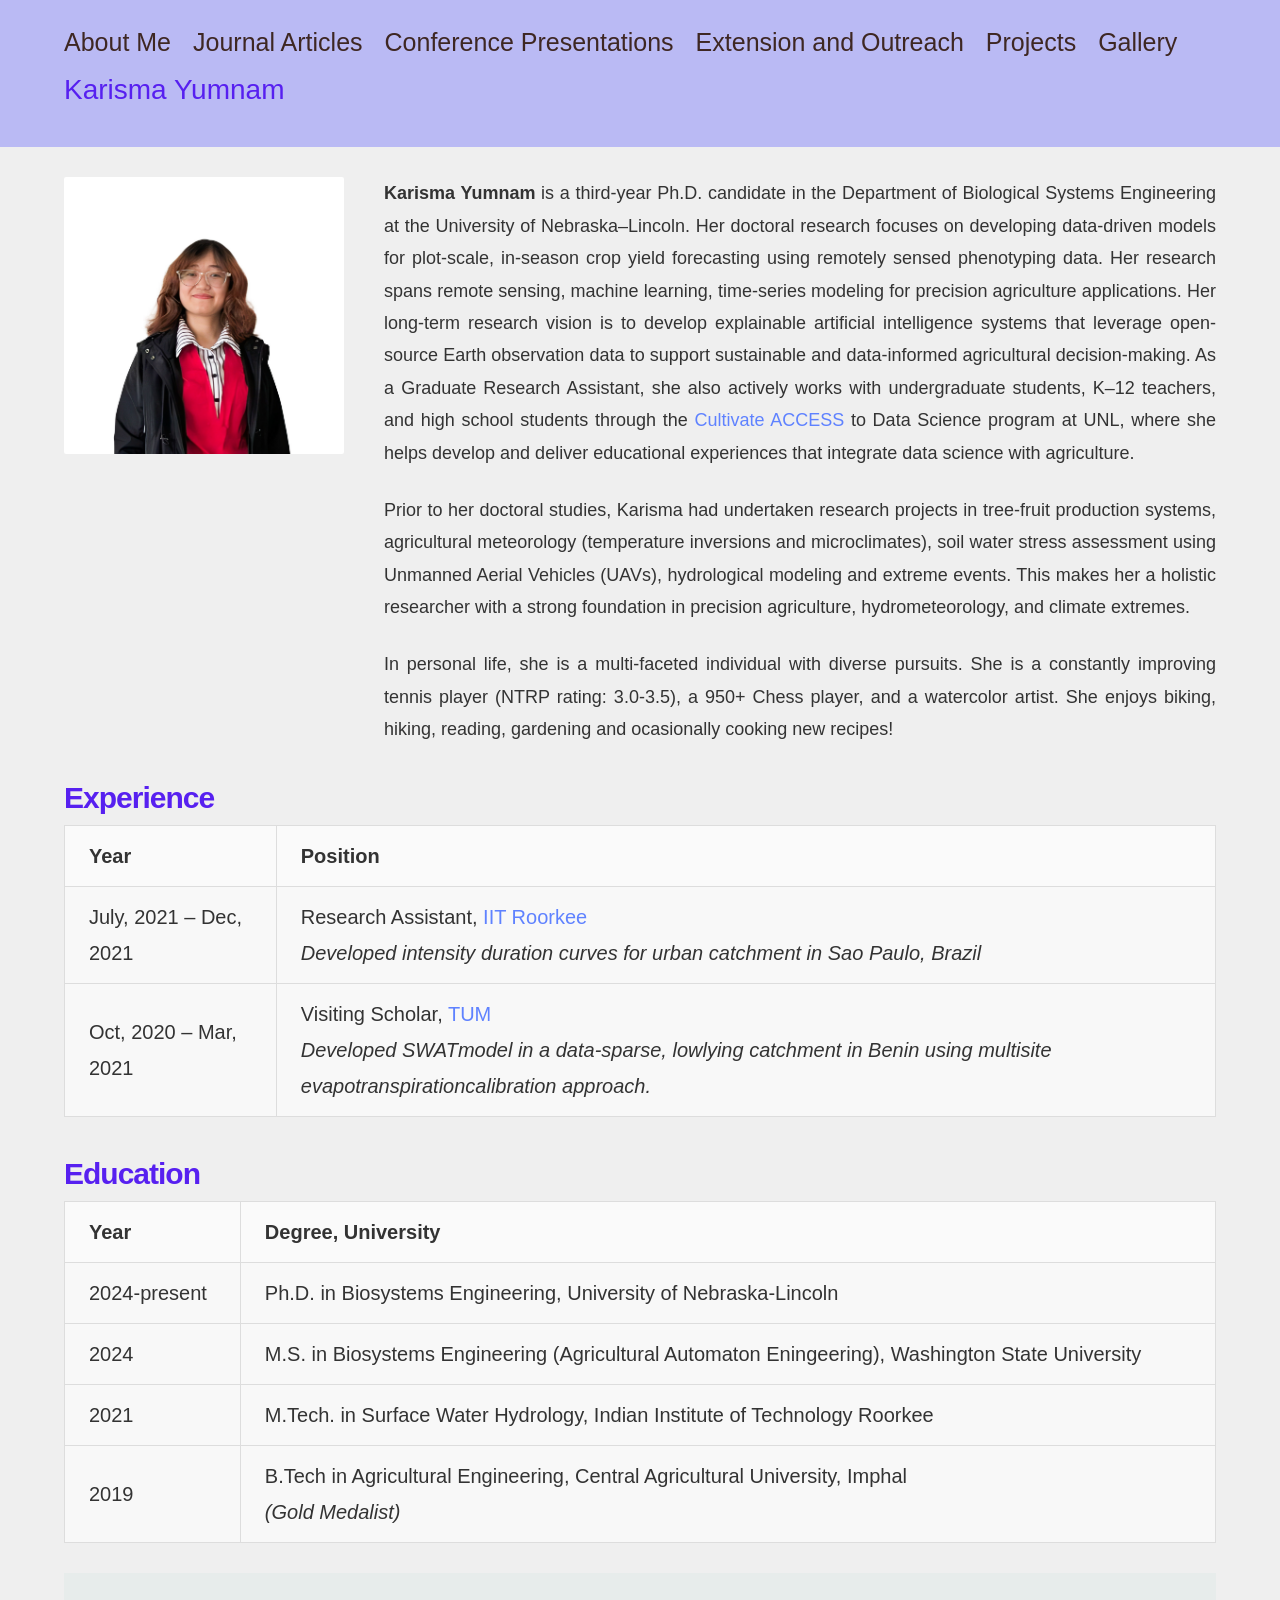
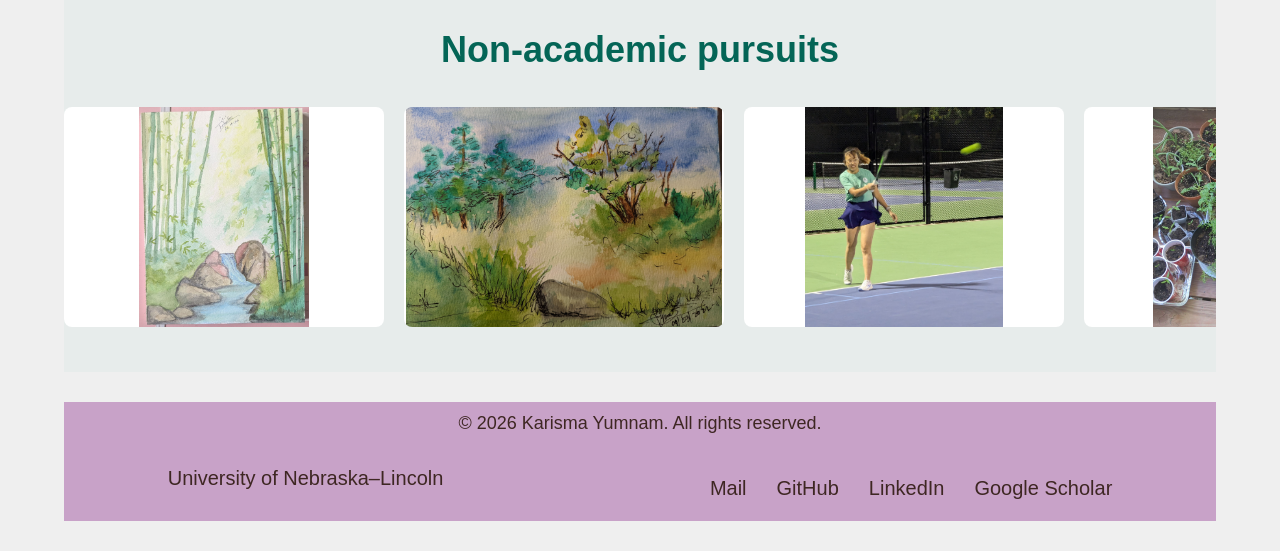
==== commit 81f5feb8: "bio changes" ====
--- a/index.html
+++ b/index.html
@@ -31,22 +31,26 @@
 
             <p style="text-align: justify;">
                 <strong>Karisma Yumnam</strong> is a third-year Ph.D. candidate in the Department of Biological Systems Engineering at the University of Nebraska–Lincoln. 
-                Her doctoral research focuses on developing data-driven models for plot-scale, in-season crop yield forecasting using remotely sensed phenotyping data. Her research spans remote sensing for agricultural applications, machine learning, time-series forecasting, crop yield modeling, and data science literacy.
-                Her long-term research vision is to develop explainable artificial intelligence systems that leverage open-source Earth observation data to support sustainable and data-informed agricultural decision-making. 
-                As a Graduate Research Assistant, she also actively works with undergraduate students, K–12 teachers, and high school students through the <a href="https://cultivate.unl.edu/">Cultivate ACCESS </a> to Data Science program at UNL,
+                Her doctoral research focuses on developing data-driven models for plot-scale, 
+                in-season crop yield forecasting using remotely sensed phenotyping data. 
+                Her research spans remote sensing, machine learning, time-series modeling for precision agriculture applications.
+                Her long-term research vision is to develop explainable artificial intelligence systems that leverage 
+                open-source Earth observation data to support sustainable and data-informed agricultural decision-making. 
+                As a Graduate Research Assistant, she also actively works with undergraduate students, K–12 teachers,
+                 and high school students through the <a href="https://cultivate.unl.edu/">Cultivate ACCESS </a> to Data Science program at UNL,
                 where she helps develop and deliver educational experiences that integrate data science with agriculture.<br>
             </p>
 
             <p style="text-align: justify;">
             Prior to her doctoral studies, Karisma had undertaken research projects in
-            tree-fruit production systems, agricultural meteorology, 
-            temperature inversions and microclimates, soil water stress assessment using Unmanned Aerial Vehicles (UAVs), 
+            tree-fruit production systems, agricultural meteorology 
+            (temperature inversions and microclimates), soil water stress assessment using Unmanned Aerial Vehicles (UAVs), 
             hydrological modeling and extreme events. This makes her a holistic researcher with a strong foundation in precision agriculture, hydrometeorology, and climate extremes.
             </p>
 
             <p style="text-align: justify;">
             In personal life, she is a multi-faceted individual with diverse pursuits.
-            She is a constantly improving tennis player (NTRP rating: 3.0-3.5), watercolor artist and a 950+ Chess player.
+            She is a constantly improving tennis player (NTRP rating: 3.0-3.5), a 950+ Chess player, and a watercolor artist.
             She enjoys biking, hiking, reading, gardening and ocasionally cooking new recipes!
             </p>
 
